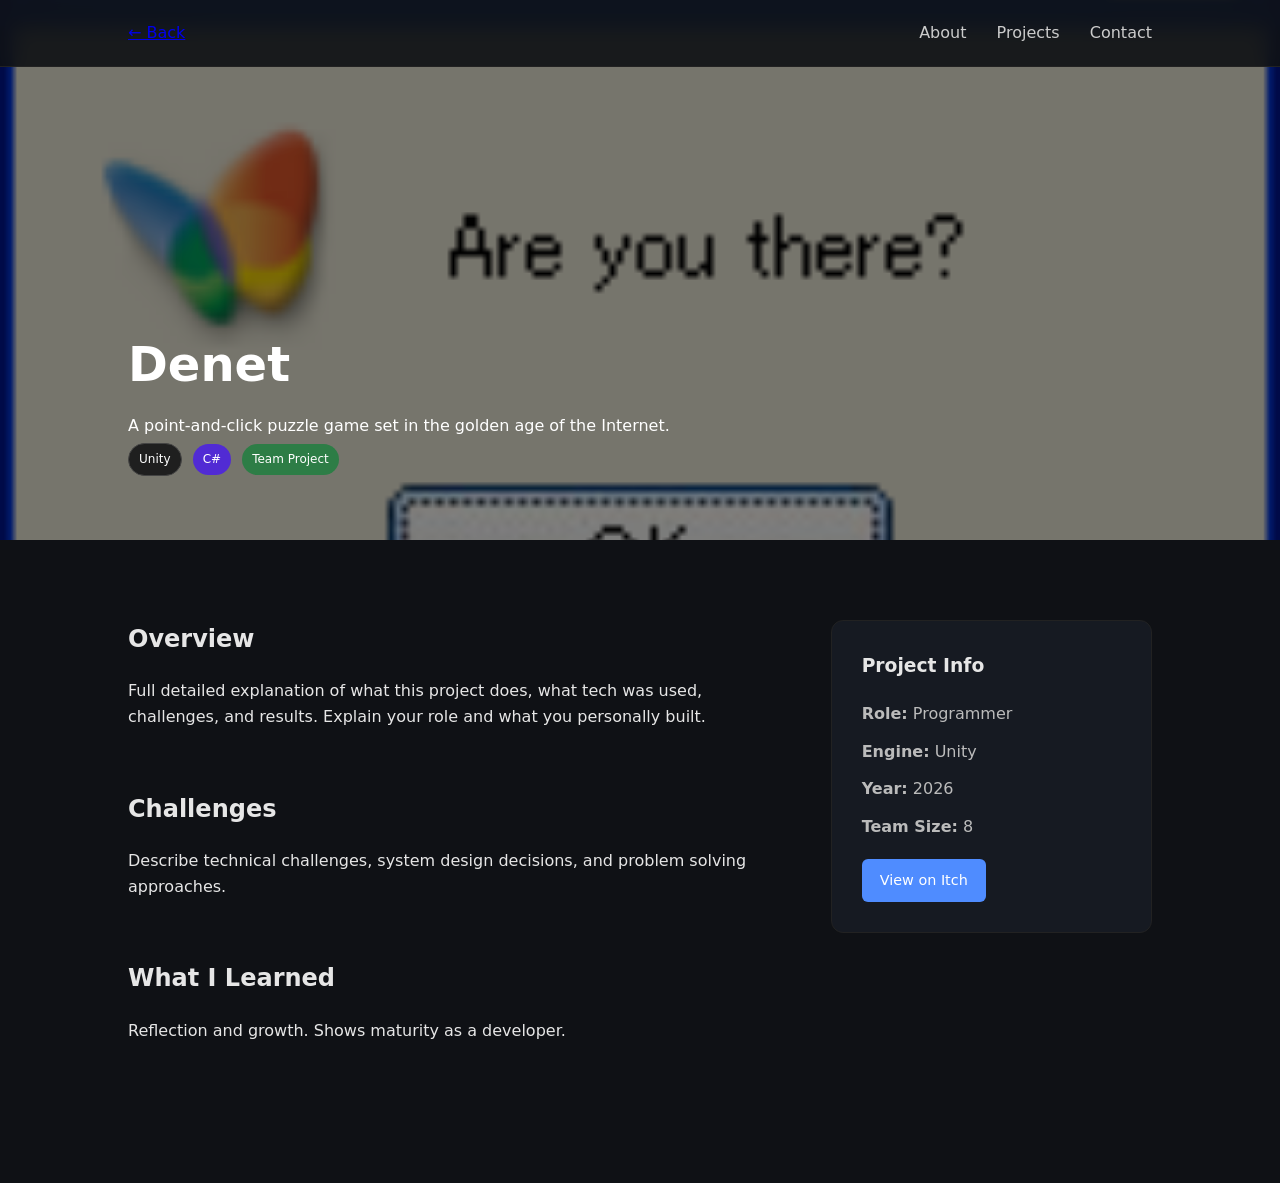
==== projects/project1_2.html @ d6283692 "changed things" ====
<!DOCTYPE html>
<html lang="en">
<head>
    <meta charset="UTF-8">
    <title>Denet – William Smitt</title>
    <meta name="viewport" content="width=device-width, initial-scale=1.0">
    <link rel="stylesheet" href="../style.css">
</head>
<body>

    <!-- NAVBAR -->
    <nav class="navbar">
        <div class="nav-left">
            <a href="../index.html" class="back-btn">← Back</a>
        </div>

        <div class="nav-right">
            <a href="../index.html#about">About</a>
            <a href="../index.html#projects">Projects</a>
            <a href="../index.html#contact">Contact</a>
        </div>
    </nav>

    <!-- HERO -->
    <section class="project-hero">
        <img src="../images/itchioLogo.png" alt="Project hero image">

        <div class="hero-overlay">
            <h1>Denet</h1>
            <p>A point-and-click puzzle game set in the golden age of the Internet.</p>

            <div class="tags">
                <span class="tag unity">Unity</span>
                <span class="tag csharp">C#</span>
                <span class="tag team">Team Project</span>
            </div>
        </div>
    </section>

    <!-- MAIN CONTENT -->
    <main class="project-container">

        <div class="project-grid-layout">

            <!-- LEFT SIDE CONTENT -->
            <div class="project-content">

                <section>
                    <h2>Overview</h2>
                    <p>
                        Full detailed explanation of what this project does,
                        what tech was used, challenges, and results.
                        Explain your role and what you personally built.
                    </p>
                </section>

                <section>
                    <h2>Challenges</h2>
                    <p>
                        Describe technical challenges, system design decisions,
                        and problem solving approaches.
                    </p>
                </section>

                <section>
                    <h2>What I Learned</h2>
                    <p>
                        Reflection and growth. Shows maturity as a developer.
                    </p>
                </section>

            </div>

            <!-- RIGHT SIDE PANEL -->
            <aside class="project-sidebar">

                <div class="sidebar-card">
                    <h3>Project Info</h3>

                    <ul>
                        <li><strong>Role:</strong> Programmer</li>
                        <li><strong>Engine:</strong> Unity</li>
                        <li><strong>Year:</strong> 2026</li>
                        <li><strong>Team Size:</strong> 8</li>
                    </ul>

                    <div class="project-buttons">
                        <a href="#" target="_blank" class="btn">View on Itch</a>
                    </div>
                </div>

            </aside>

        </div>

    </main>

</body>
</html>
---- style.css ----
/* ============================= */
/* BASE */
/* ============================= */

* {
    box-sizing: border-box;
    margin: 0;
    padding: 0;
}

body {
    font-family: system-ui, -apple-system, sans-serif;
    background: #0f1115;
    color: #e6e6e6;
    line-height: 1.6;
}

.section {
    padding: 80px 10%;
    max-width: 1200px;
    margin: auto;
}

h1, h2, h3 {
    margin-bottom: 20px;
}

/* ============================= */
/* NAVBAR */
/* ============================= */

.navbar {
    position: fixed;
    top: 0;
    width: 100%;
    background: rgba(15, 17, 21, 0.9);
    backdrop-filter: blur(10px);
    padding: 20px 10%;
    display: flex;
    justify-content: space-between;
    align-items: center;
    border-bottom: 1px solid #222;
    z-index: 1000;
}

.logo {
    font-weight: 600;
    font-size: 1.1rem;
}

.nav-right a {
    margin-left: 25px;
    text-decoration: none;
    color: #ccc;
    transition: color 0.2s ease;
}

    .nav-right a:hover {
        color: white;
    }

/* ============================= */
/* HERO */
/* ============================= */

.hero {
    padding: 160px 10% 100px;
    text-align: center;
    max-width: 900px;
    margin: auto;
}

    .hero h1 {
        font-size: 2.8rem;
    }

    .hero p {
        margin: 20px 0 30px;
        color: #aaa;
    }

.primary-btn {
    display: inline-block;
    padding: 12px 24px;
    background: #4f8cff;
    color: white;
    border-radius: 6px;
    text-decoration: none;
    transition: background 0.2s ease;
}

    .primary-btn:hover {
        background: #3a6fd8;
    }

/* ============================= */
/* PROJECTS */
/* ============================= */

.project-grid {
    display: grid;
    grid-template-columns: repeat(auto-fit, minmax(320px, 1fr));
    gap: 40px;
}

.project-card {
    background: #161a22;
    border-radius: 12px;
    overflow: hidden;
    border: 1px solid #222;
    transition: transform 0.3s ease, border 0.3s ease;
}


.project-body {
    padding: 25px;
}

    .project-body p {
        color: #aaa;
        margin-bottom: 20px;
    }

/* =============================== */
/* ORIGINAL BLUR STYLE (Stable)   */
/* =============================== */

/* ============================= */
/* PROJECTS - FIXED HOVER */
/* ============================= */

.project-card {
    background: #161a22;
    border-radius: 12px;
    overflow: hidden;
    border: 1px solid #222;
    /* Ensure only the card transforms */
    transition: transform 0.3s ease, border-color 0.3s ease;
}

    /* This is the only hover animation that will run */
    .project-card:hover {
        transform: translateY(-8px);
        border-color: #4f8cff;
    }

.project-image {
    position: relative;
    height: 220px;
    overflow: hidden;
    background: #000;
}

/* Background remains static */
.bg-image {
    position: absolute;
    top: 0;
    left: 0;
    width: 100%;
    height: 100%;
    object-fit: cover;
    filter: blur(20px) brightness(0.4);
    transform: scale(1.1); /* Slight overscale to hide blur edges */
}

/* Foreground remains static and centered */
.main-image {
    position: absolute;
    top: 50%;
    left: 50%;
    transform: translate(-50%, -50%); /* Keeps it centered */
    max-width: 100%;
    max-height: 100%;
    width: auto;
    height: auto;
    object-fit: contain;
    z-index: 2;
}

/* REMOVED: .project-card:hover .main-image rule has been deleted to stop the teleporting */

/* ============================= */
/* TAGS */
/* ============================= */

.tags {
    margin-bottom: 20px;
}

.tag {
    display: inline-block;
    padding: 6px 10px;
    margin: 4px 6px 4px 0;
    font-size: 0.75rem;
    border-radius: 20px;
    font-weight: 500;
}

    /* Color-coded tags */
    .tag.unity {
        background: #1f1f1f;
        color: #fff;
        border: 1px solid #444;
    }

    .tag.csharp {
        background: #512bd4;
        color: white;
    }

    .tag.team {
        background: #2d7d46;
        color: white;
    }

    .tag.solo {
        background: #8b2d2d;
        color: white;
    }

/* ============================= */
/* BUTTONS */
/* ============================= */

.btn {
    display: inline-block;
    padding: 10px 18px;
    background: #4f8cff;
    color: white;
    text-decoration: none;
    border-radius: 6px;
    font-size: 0.9rem;
    transition: background 0.2s ease;
}

    .btn.secondary {
        background: #333;
    }

    .btn:hover {
        background: #3a6fd8;
    }

/* ============================= */
/* RESPONSIVE */
/* ============================= */

@media (max-width: 768px) {
    .hero h1 {
        font-size: 2rem;
    }
}

/* ================================= */
/* PROJECT HERO */
/* ================================= */

.project-hero {
    position: relative;
    height: 60vh;
    overflow: hidden;
}

    .project-hero img {
        width: 100%;
        height: 100%;
        object-fit: cover;
        filter: brightness(0.5);
    }

.hero-overlay {
    position: absolute;
    bottom: 40px;
    left: 10%;
    color: white;
}

    .hero-overlay h1 {
        font-size: 3rem;
        margin-bottom: 10px;
    }

/* ================================= */
/* PROJECT CONTAINER */
/* ================================= */

.project-container {
    padding: 80px 10%;
    max-width: 1300px;
    margin: auto;
}

.project-grid-layout {
    display: grid;
    grid-template-columns: 2fr 1fr;
    gap: 60px;
}

/* LEFT CONTENT */
.project-content section {
    margin-bottom: 60px;
}

.project-content h2 {
    margin-bottom: 20px;
}

/* ================================= */
/* SIDEBAR */
/* ================================= */

.project-sidebar {
    position: sticky;
    top: 120px;
}

.sidebar-card {
    background: #161a22;
    padding: 30px;
    border-radius: 12px;
    border: 1px solid #222;
}

    .sidebar-card ul {
        list-style: none;
        margin: 20px 0;
    }

    .sidebar-card li {
        margin-bottom: 12px;
        color: #bbb;
    }

/* ================================= */
/* RESPONSIVE */
/* ================================= */

@media (max-width: 900px) {
    .project-grid-layout {
        grid-template-columns: 1fr;
    }

    .project-sidebar {
        position: relative;
        top: 0;
    }

    .project-hero {
        height: 40vh;
    }

    .hero-overlay h1 {
        font-size: 2rem;
    }
}
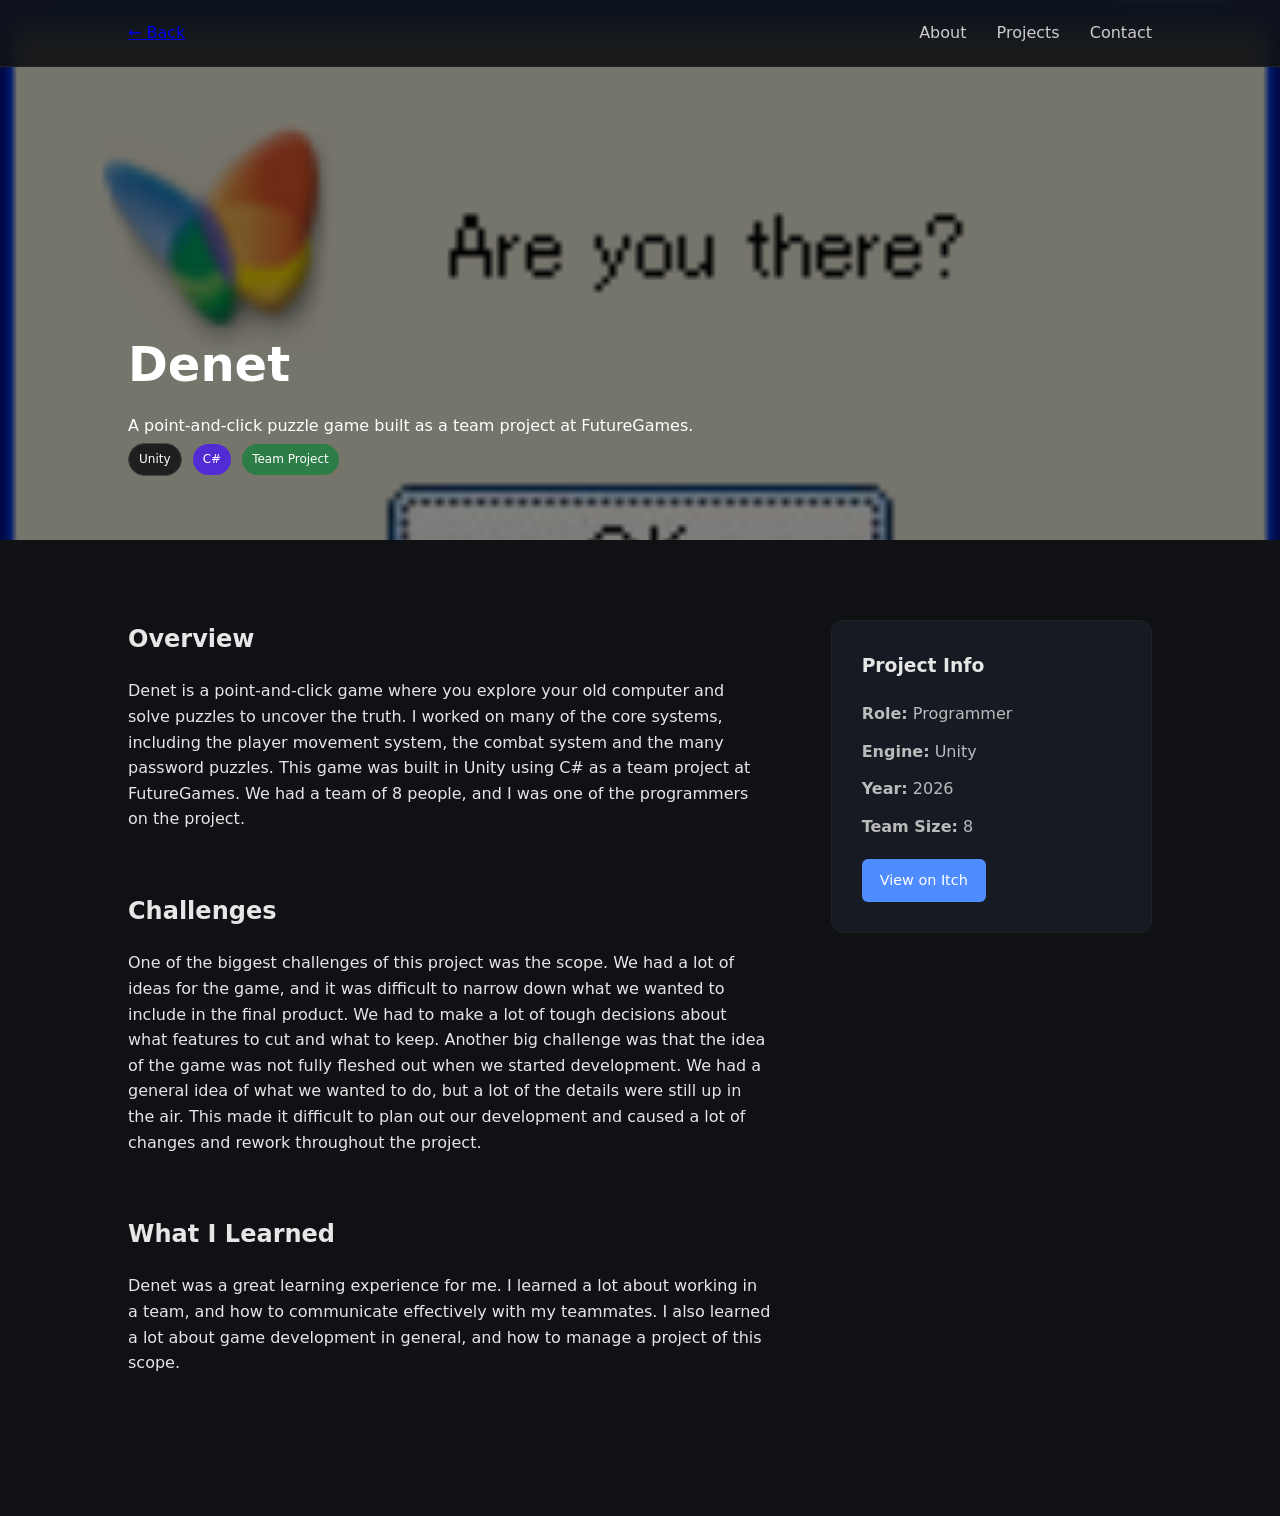
==== commit d9cbcc5f: "1st draft done" ====
--- a/projects/project1_2.html
+++ b/projects/project1_2.html
@@ -27,7 +27,7 @@
 
         <div class="hero-overlay">
             <h1>Denet</h1>
-            <p>A point-and-click puzzle game set in the golden age of the Internet.</p>
+            <p>A point-and-click puzzle game built as a team project at FutureGames.</p>
 
             <div class="tags">
                 <span class="tag unity">Unity</span>
@@ -48,24 +48,24 @@
                 <section>
                     <h2>Overview</h2>
                     <p>
-                        Full detailed explanation of what this project does,
-                        what tech was used, challenges, and results.
-                        Explain your role and what you personally built.
+                        Denet is a point-and-click game where you explore your old computer and solve puzzles to uncover the truth.
+                        I worked on many of the core systems, including the player movement system, the combat system and the many password puzzles.
+                        This game was built in Unity using C# as a team project at FutureGames. We had a team of 8 people, and I was one of the programmers on the project.
                     </p>
                 </section>
 
                 <section>
                     <h2>Challenges</h2>
                     <p>
-                        Describe technical challenges, system design decisions,
-                        and problem solving approaches.
+                        One of the biggest challenges of this project was the scope. We had a lot of ideas for the game, and it was difficult to narrow down what we wanted to include in the final product. We had to make a lot of tough decisions about what features to cut and what to keep.
+                        Another big challenge was that the idea of the game was not fully fleshed out when we started development. We had a general idea of what we wanted to do, but a lot of the details were still up in the air. This made it difficult to plan out our development and caused a lot of changes and rework throughout the project.
                     </p>
                 </section>
 
                 <section>
                     <h2>What I Learned</h2>
                     <p>
-                        Reflection and growth. Shows maturity as a developer.
+                        Denet was a great learning experience for me. I learned a lot about working in a team, and how to communicate effectively with my teammates. I also learned a lot about game development in general, and how to manage a project of this scope.
                     </p>
                 </section>
 
